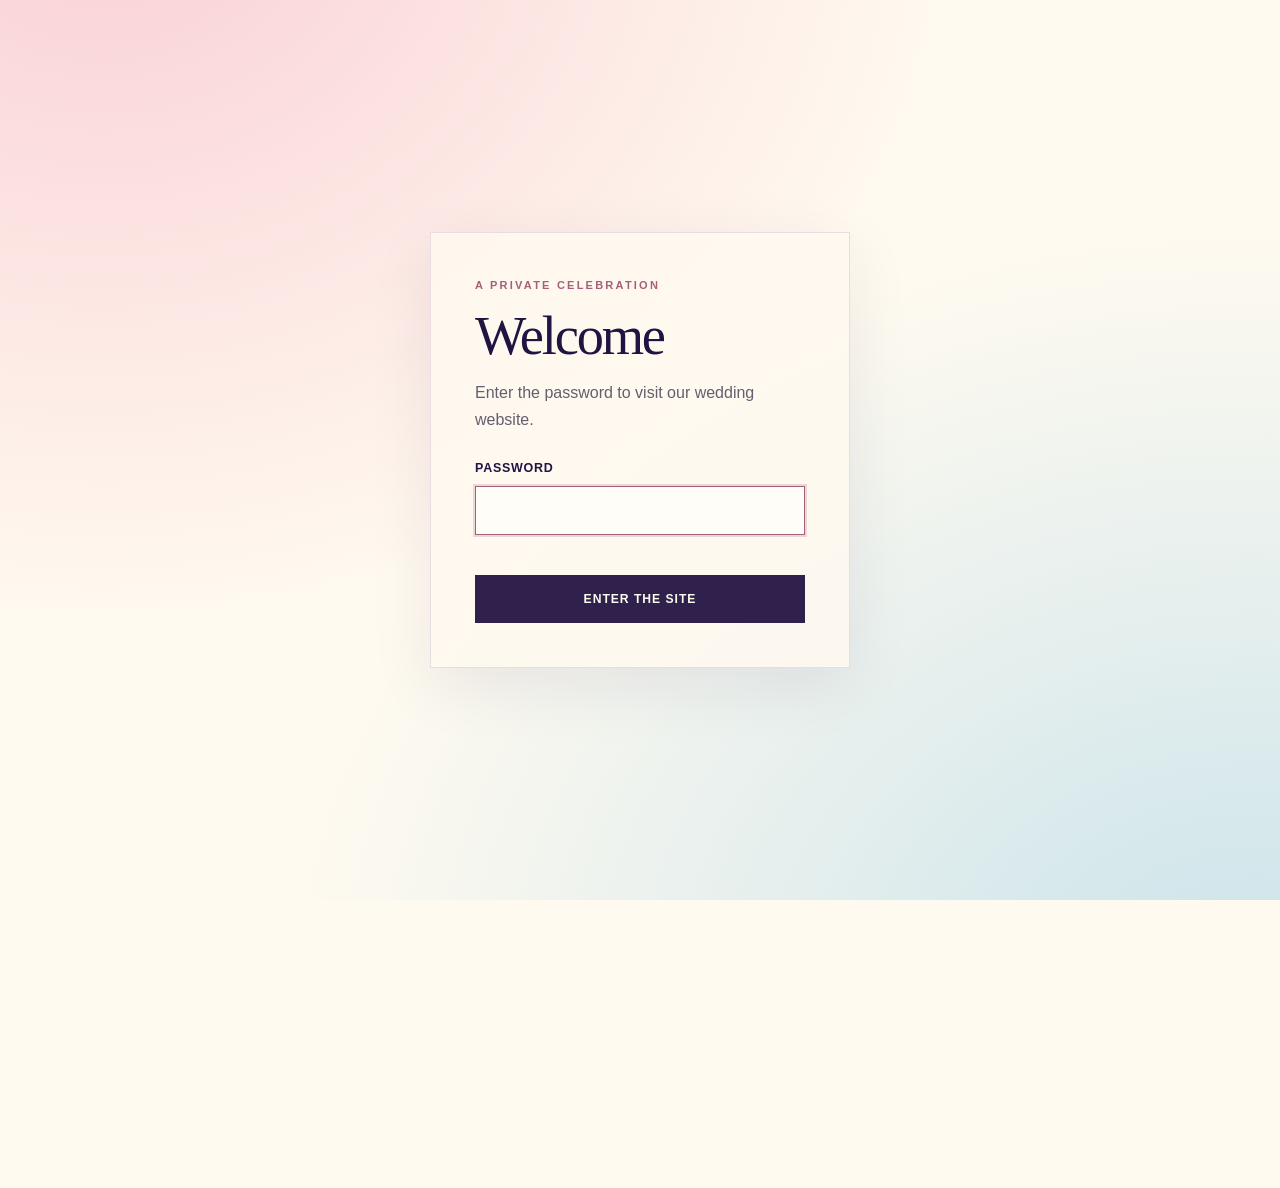
==== faqs.html @ a9d9642d "Add files via upload" ====
<!DOCTYPE html>
<html lang="en">

<head>
    <meta charset="UTF-8">
    <meta name="viewport" content="width=device-width, initial-scale=1">
    <meta name="description" content="Answers to common questions about Sophia and Fintan's wedding in North Devon.">
    <meta name="theme-color" content="#fffaf0">
    <title>FAQs — Sophia &amp; Fintan</title>
    <link rel="stylesheet" href="style.css">
    <script src="password.js"></script>
</head>

<body>
    <a class="skip-link" href="#main">Skip to content</a>
    <header class="home-header subpage-header">
        <nav class="site-nav subpage-nav" aria-label="Main navigation">
            <a href="index.html">Home</a>
            <a href="about.html">About Us</a>
            <a href="wedding.html">The Wedding</a>
            <a href="accommodation.html">Accommodation &amp; Transport</a>
            <a href="faqs.html" aria-current="page">FAQs</a>
            <a href="rsvp.html">RSVPs</a>
        </nav>
    </header>
    <main id="main">
        <header class="page-header">
            <p class="eyebrow">A few helpful answers</p>
            <h1>FAQs</h1>
            <p>We'll keep this page up to date as the plans come together.</p>
        </header>
        <section class="page-content narrow">
            <div class="faq-list">
                <details open>
                    <summary>When is the wedding?</summary>
                    <p>Saturday 3 July 2027. Please save the date; we'll share the schedule with the invitation.</p>
                </details>
                <details>
                    <summary>Where will it be?</summary>
                    <p>In Lee, North Devon. The exact venue and address are still to be confirmed.</p>
                </details>
                <details>
                    <summary>When will the venue and timings be shared?</summary>
                    <p>We'll update the website and send the details when the plans are confirmed.</p>
                </details>
                <details>
                    <summary>Can I RSVP now?</summary>
                    <p>Not just yet. We'll share the RSVP details with your invitation once we're ready to collect
                        replies.</p>
                </details>
                <details>
                    <summary>Where should I stay, and how do I get there?</summary>
                    <p>We're still confirming the venue, so accommodation and transport information will follow. Please
                        check the <a href="accommodation.html">Accommodation &amp; Transport</a> page for updates.</p>
                </details>
                <details>
                    <summary>What should I wear, and can I bring a guest?</summary>
                    <p>We'll include dress guidance and guest details in your invitation.</p>
                </details>
            </div>
            <div class="soft-note">Have a question that isn't answered here? We'll add more information as the details
                are confirmed.</div>
        </section>
    </main>
</body>

</html>
---- style.css ----
:root {
    color-scheme: light;
    --paper: #fffaf0;
    --cream: #fbf5ec;
    --pink: #f4a9bb;
    --pink-pale: #f8e8ed;
    --blue: #9dcfe6;
    --blue-pale: #e7f1f6;
    --ink: #211342;
    --muted: #655d70;
    --plum: #30204c;
    --rose: #a65f7a;
    --line: #eadde1;
    --serif: Georgia, "Times New Roman", serif;
    --sans: "Avenir Next", Avenir, "Segoe UI", sans-serif;
}

* {
    box-sizing: border-box;
}

html {
    min-width: 320px;
    scroll-behavior: smooth;
    scroll-padding-top: 90px;
    background: var(--paper);
}

body {
    position: relative;
    isolation: isolate;
    min-width: 320px;
    margin: 0;
    background: transparent;
    color: var(--ink);
    font-family: var(--sans);
    font-size: 16px;
    line-height: 1.7;
    -webkit-font-smoothing: antialiased;
    text-rendering: optimizeLegibility;
}

body::before {
    position: fixed;
    z-index: -1;
    inset: 0;
    background-color: var(--paper);
    background-image: url("watercolor.svg");
    background-position: center;
    background-repeat: no-repeat;
    background-size: 100% 100%;
    content: "";
    pointer-events: none;
}

a {
    color: inherit;
}

a:focus-visible,
summary:focus-visible {
    outline: 3px solid var(--rose);
    outline-offset: 4px;
}

.skip-link {
    position: absolute;
    z-index: 20;
    top: 8px;
    left: 8px;
    padding: 10px 14px;
    transform: translateY(-150%);
    background: var(--paper);
}

.skip-link:focus {
    transform: translateY(0);
}

html.password-locked {
    overflow: hidden;
}

html.password-locked body > :not(.password-gate) {
    visibility: hidden;
}

.password-gate {
    position: fixed;
    z-index: 1000;
    inset: 0;
    display: grid;
    place-items: center;
    overflow-y: auto;
    padding: 24px;
    background:
        radial-gradient(ellipse at 8% -12%, rgba(244, 169, 187, .52), transparent 52%),
        radial-gradient(ellipse at 98% 112%, rgba(157, 207, 230, .54), transparent 55%),
        var(--paper);
}

.password-card {
    width: min(100%, 420px);
    padding: clamp(26px, 6vw, 44px);
    border: 1px solid var(--line);
    background: rgba(255, 250, 240, .88);
    box-shadow: 0 18px 60px rgba(33, 19, 66, .08);
}

.password-card h1 {
    margin: 0;
    color: var(--ink);
    font-family: var(--serif);
    font-size: clamp(2.3rem, 8vw, 3.4rem);
    font-weight: 400;
    letter-spacing: -.04em;
    line-height: 1.1;
}

.password-intro {
    margin: 12px 0 24px;
    color: var(--muted);
}

.password-card label {
    display: block;
    margin-bottom: 7px;
    color: var(--ink);
    font-size: .78rem;
    font-weight: 650;
    letter-spacing: .06em;
    text-transform: uppercase;
}

.password-card input {
    width: 100%;
    min-height: 48px;
    padding: 10px 12px;
    border: 1px solid #cdbfce;
    border-radius: 0;
    background: #fffdf8;
    color: var(--ink);
    font: inherit;
}

.password-card input:focus {
    border-color: var(--rose);
    outline: 2px solid rgba(166, 95, 122, .22);
}

.password-error {
    min-height: 1.5em;
    margin: 7px 0 12px;
    color: #873f58;
    font-size: .88rem;
}

.password-card button {
    width: 100%;
    min-height: 48px;
    border: 1px solid var(--plum);
    background: var(--plum);
    color: var(--paper);
    cursor: pointer;
    font: inherit;
    font-size: .76rem;
    font-weight: 700;
    letter-spacing: .08em;
    text-transform: uppercase;
}

.password-card button:hover {
    background: var(--ink);
}

.home-page {
    overflow-x: hidden;
}

.home-header {
    position: relative;
    display: flex;
    min-height: 76px;
    align-items: center;
    justify-content: space-between;
    gap: 20px;
    padding: 10px clamp(18px, 5vw, 72px);
    border-bottom: 1px solid rgba(33, 19, 66, .08);
    background: rgba(255, 250, 240, .78);
    backdrop-filter: blur(12px);
}

.home-page .home-header,
.subpage-header {
    position: absolute;
    z-index: 5;
    top: 0;
    right: 0;
    left: 0;
}

.home-mark {
    flex: 0 0 auto;
    color: var(--ink);
    font-family: var(--serif);
    font-size: 1.45rem;
    letter-spacing: .1em;
    text-decoration: none;
}

.home-mark span,
.brand span {
    color: var(--rose);
    font-style: italic;
}

.site-nav {
    display: flex;
    align-items: center;
    justify-content: flex-end;
    gap: clamp(14px, 2.2vw, 32px);
}

.site-nav a {
    color: var(--ink);
    font-size: .7rem;
    font-weight: 650;
    letter-spacing: .065em;
    line-height: 1.35;
    text-align: center;
    text-decoration: none;
    text-transform: uppercase;
    transition: color .2s ease;
}

.site-nav a:hover,
.site-nav a[aria-current="page"] {
    color: var(--rose);
}

.invitation {
    position: relative;
    display: grid;
    width: 100%;
    height: 100vh;
    height: 100svh;
    min-height: 430px;
    place-items: center;
    overflow: visible;
    padding: 90px 5vw 4svh;
    text-align: center;
}

.invitation-copy {
    display: flex;
    width: min(100%, 1100px);
    height: 100%;
    flex-direction: column;
    align-items: center;
    justify-content: center;
    padding: 3svh 0;
}

.invitation h1,
.invitation p {
    margin: 0;
}

.invitation h1 {
    font-family: "Helvetica Neue", Helvetica, Arial, sans-serif;
    font-size: clamp(2rem, min(8.9vw, 12svh), 7.2rem);
    font-weight: 300;
    letter-spacing: .045em;
    line-height: 1.2;
    text-transform: uppercase;
}

.names {
    margin-top: clamp(1.4rem, 6.6svh, 5.5rem) !important;
    font-family: "Segoe Script", "Brush Script MT", "URW Chancery L", cursive;
    font-size: clamp(2.2rem, min(6.6vw, 9svh), 5.25rem);
    font-style: italic;
    line-height: 1.2;
}

.date {
    display: grid;
    gap: .04em;
    margin-top: clamp(2rem, 9svh, 7rem) !important;
    font-family: "Helvetica Neue", Helvetica, Arial, sans-serif;
    font-size: clamp(1rem, min(3vw, 4svh), 2rem);
    font-weight: 300;
    letter-spacing: .055em;
    line-height: 1.5;
    text-transform: uppercase;
}

.details {
    margin-top: clamp(1.1rem, 4svh, 3rem) !important;
    font-family: "Helvetica Neue", Helvetica, Arial, sans-serif;
    font-size: clamp(.8rem, min(2.25vw, 3svh), 1.45rem);
    font-weight: 300;
    letter-spacing: .055em;
    text-transform: uppercase;
}

.page-header {
    position: relative;
    padding: clamp(68px, 9vw, 112px) 24px clamp(60px, 8vw, 92px);
    background: rgba(255, 250, 240, .12);
    text-align: center;
}

.page-header::after {
    position: absolute;
    z-index: -1;
    right: 0;
    bottom: 0;
    left: 0;
    height: 1px;
    background: linear-gradient(90deg, transparent, var(--line), transparent);
    content: "";
}

.eyebrow {
    margin: 0 0 14px;
    color: var(--rose);
    font-size: .69rem;
    font-weight: 700;
    letter-spacing: .2em;
    line-height: 1.5;
    text-transform: uppercase;
}

.page-header h1 {
    margin: 0;
    font-family: var(--serif);
    font-size: clamp(2.8rem, 7vw, 5.6rem);
    font-weight: 400;
    letter-spacing: -.045em;
    line-height: 1.08;
}

.page-header > p:last-child {
    max-width: 640px;
    margin: 18px auto 0;
    color: var(--muted);
    font-size: 1.02rem;
}

.page-content {
    width: min(1040px, calc(100% - 48px));
    margin: 0 auto;
    padding: clamp(54px, 8vw, 90px) 0 clamp(72px, 10vw, 112px);
}

.page-content.narrow {
    width: min(790px, calc(100% - 48px));
}

.page-content h2 {
    margin: 0 0 14px;
    font-family: var(--serif);
    font-size: clamp(1.9rem, 4.2vw, 3rem);
    font-weight: 400;
    letter-spacing: -.035em;
    line-height: 1.2;
}

.page-content h3 {
    margin: 0 0 10px;
    font-family: var(--serif);
    font-size: 1.45rem;
    font-weight: 400;
    line-height: 1.3;
}

.page-content p {
    color: var(--muted);
}

.page-content .lead {
    max-width: 740px;
    margin: 0 0 34px;
    font-size: 1.08rem;
}

.intro-panel {
    padding: clamp(24px, 4vw, 42px);
    border: 1px solid var(--line);
    background: linear-gradient(125deg, rgba(248, 232, 237, .75), rgba(255, 250, 240, .9) 53%, rgba(231, 241, 246, .8));
}

.intro-panel p:last-child {
    margin-bottom: 0;
}

.card-grid {
    display: grid;
    grid-template-columns: repeat(2, minmax(0, 1fr));
    gap: 18px;
    margin: 34px 0;
}

.info-card {
    padding: 27px;
    border: 1px solid var(--line);
    background: rgba(255, 250, 240, .78);
}

.info-card:nth-child(even) {
    background: rgba(231, 241, 246, .56);
}

.info-card .eyebrow {
    margin-bottom: 10px;
}

.info-card p:last-child {
    margin-bottom: 0;
}

.soft-note {
    margin: 30px 0;
    padding: 22px 26px;
    border-left: 3px solid var(--rose);
    background: linear-gradient(100deg, var(--pink-pale), #f4f3f0 55%, var(--blue-pale));
    color: var(--muted);
}

.link-card {
    display: inline-flex;
    min-height: 48px;
    align-items: center;
    gap: 12px;
    padding: 12px 19px;
    border: 1px solid var(--plum);
    color: var(--plum);
    font-size: .76rem;
    font-weight: 700;
    letter-spacing: .07em;
    text-decoration: none;
    text-transform: uppercase;
    transition: background .2s ease, color .2s ease;
}

.link-card:hover {
    background: var(--plum);
    color: var(--paper);
}

.faq-list {
    border-top: 1px solid var(--line);
}

.faq-list details {
    border-bottom: 1px solid var(--line);
}

.faq-list summary {
    position: relative;
    padding: 19px 42px 19px 2px;
    color: var(--ink);
    cursor: pointer;
    font-family: var(--serif);
    font-size: 1.2rem;
    list-style: none;
}

.faq-list summary::-webkit-details-marker {
    display: none;
}

.faq-list summary::after {
    position: absolute;
    top: 50%;
    right: 4px;
    color: var(--rose);
    content: "+";
    font-family: var(--sans);
    font-size: 1.5rem;
    font-weight: 300;
    transform: translateY(-50%);
}

.faq-list details[open] summary::after {
    content: "−";
}

.faq-list details p {
    max-width: 720px;
    margin: 0;
    padding: 0 38px 20px 2px;
}

.site-footer {
    display: flex;
    min-height: 110px;
    align-items: center;
    justify-content: space-between;
    gap: 20px;
    padding: 24px clamp(22px, 7vw, 100px);
    border-top: 1px solid var(--line);
    background: linear-gradient(100deg, rgba(255, 250, 240, .65), rgba(247, 238, 242, .68) 55%, rgba(237, 244, 247, .68));
}

.brand {
    flex: 0 0 auto;
    color: var(--plum);
    font-family: var(--serif);
    font-size: 1.35rem;
    letter-spacing: .1em;
    text-decoration: none;
}

.site-footer p {
    margin: 0;
    color: var(--muted);
    font-family: var(--serif);
    font-size: .92rem;
    font-style: italic;
}

.footer-date {
    color: var(--ink) !important;
    font-family: var(--sans) !important;
    font-size: .65rem !important;
    font-style: normal !important;
    font-weight: 700;
    letter-spacing: .12em;
}

@media (max-width: 900px) {
    .home-header {
        min-height: 86px;
        align-items: flex-start;
        padding-top: 13px;
    }

    .home-mark {
        padding-top: 2px;
    }

    .site-nav {
        flex-wrap: wrap;
        justify-content: flex-end;
        gap: 8px 18px;
    }

    .site-nav a {
        font-size: .65rem;
    }
}

@media (max-width: 620px) {
    .home-header {
        min-height: 0;
        flex-direction: column;
        justify-content: center;
        gap: 5px;
        padding: 8px 12px;
    }

    .home-mark {
        padding-top: 0;
        font-size: 1.1rem;
    }

    .site-nav {
        display: grid;
        width: 100%;
        max-width: none;
        grid-template-columns: repeat(2, minmax(0, 1fr));
        gap: 5px 8px;
        justify-content: stretch;
    }

    .site-nav a {
        min-width: 0;
        font-size: .6rem;
        letter-spacing: .025em;
    }

    .site-nav a:nth-child(3) {
        grid-column: 1 / -1;
    }

    .invitation {
        min-height: 500px;
        padding: 100px 18px 20px;
    }

    .invitation h1 {
        font-size: clamp(1.9rem, 8.5vw, 2.8rem);
    }

    .names {
        margin-top: clamp(1.5rem, 5.4svh, 3rem) !important;
        font-size: clamp(2rem, 8vw, 3rem);
    }

    .date {
        margin-top: clamp(2rem, 7svh, 3.5rem) !important;
        font-size: clamp(.88rem, 3.5vw, 1.2rem);
    }

    .details {
        margin-top: clamp(1.1rem, 3svh, 2rem) !important;
        font-size: clamp(.72rem, 2.8vw, 1rem);
    }

    .page-header {
        padding: 64px 22px 58px;
    }

    .page-content,
    .page-content.narrow {
        width: min(100% - 36px, 700px);
        padding-top: 48px;
        padding-bottom: 68px;
    }

    .card-grid {
        grid-template-columns: 1fr;
        gap: 12px;
    }

    .info-card {
        padding: 22px;
    }

    .site-footer {
        flex-direction: column;
        justify-content: center;
        padding: 25px 18px;
        text-align: center;
    }
}

@media (max-height: 520px) and (orientation: landscape) {
    .invitation {
        min-height: 100svh;
        padding-top: 96px;
    }

    .invitation-copy {
        padding: 0;
    }

    .invitation h1 {
        font-size: clamp(1.7rem, 8vh, 3.2rem);
    }

    .names {
        margin-top: 2vh !important;
        font-size: clamp(1.8rem, 7vh, 2.8rem);
    }

    .date {
        margin-top: 3vh !important;
        font-size: clamp(.85rem, 3.3vh, 1.15rem);
    }

    .details {
        margin-top: 1.5vh !important;
        font-size: clamp(.72rem, 2.7vh, .95rem);
    }
}

@media (prefers-reduced-motion: reduce) {
    *,
    *::before,
    *::after {
        scroll-behavior: auto !important;
        transition-duration: .01ms !important;
    }
}

.home-page .home-header {
    min-height: 0;
    justify-content: center;
    padding: 17px clamp(16px, 4vw, 52px);
    border: 0;
    background: transparent;
    backdrop-filter: none;
}

.home-page .site-nav {
    width: 100%;
    flex-wrap: wrap;
    justify-content: center;
}

.subpage-header {
    min-height: 0;
    justify-content: center;
    padding: 17px clamp(16px, 4vw, 52px);
    border: 0;
    background: transparent;
    backdrop-filter: none;
}

.subpage-header .site-nav {
    width: 100%;
    flex-wrap: wrap;
    justify-content: center;
}

.subpage-nav a:first-child {
    color: var(--rose);
}

.home-page .site-nav a {
    text-shadow: 0 1px 12px rgba(255, 250, 240, .9);
}

@media (max-width: 900px) {
    .home-page .home-header,
    .subpage-header {
        align-items: center;
        padding: 13px 16px;
    }
}

@media (max-width: 620px) {
    .home-page .home-header,
    .subpage-header {
        min-height: 0;
        flex-direction: row;
        padding: 10px 14px;
    }

    .home-page .site-nav {
        display: grid;
        width: 100%;
        max-width: none;
        grid-template-columns: repeat(2, minmax(0, 1fr));
        gap: 5px 8px;
        justify-content: stretch;
    }

    .home-page .site-nav a {
        min-width: 0;
        font-size: .6rem;
        letter-spacing: .025em;
    }

    .home-page .site-nav a:nth-child(3) {
        grid-column: 1 / -1;
    }

    .subpage-header .site-nav {
        display: grid;
        width: 100%;
        max-width: none;
        grid-template-columns: repeat(2, minmax(0, 1fr));
        gap: 5px 8px;
        justify-content: stretch;
    }

    .subpage-header .site-nav a {
        min-width: 0;
        font-size: .6rem;
        letter-spacing: .025em;
    }

    .subpage-header .site-nav a:nth-child(4) {
        grid-column: 1 / -1;
    }

    .home-page .invitation {
        padding: 78px 18px 20px;
    }
}

@media (max-height: 520px) and (orientation: landscape) {
    .home-page .invitation {
        padding-top: 78px;
    }
}
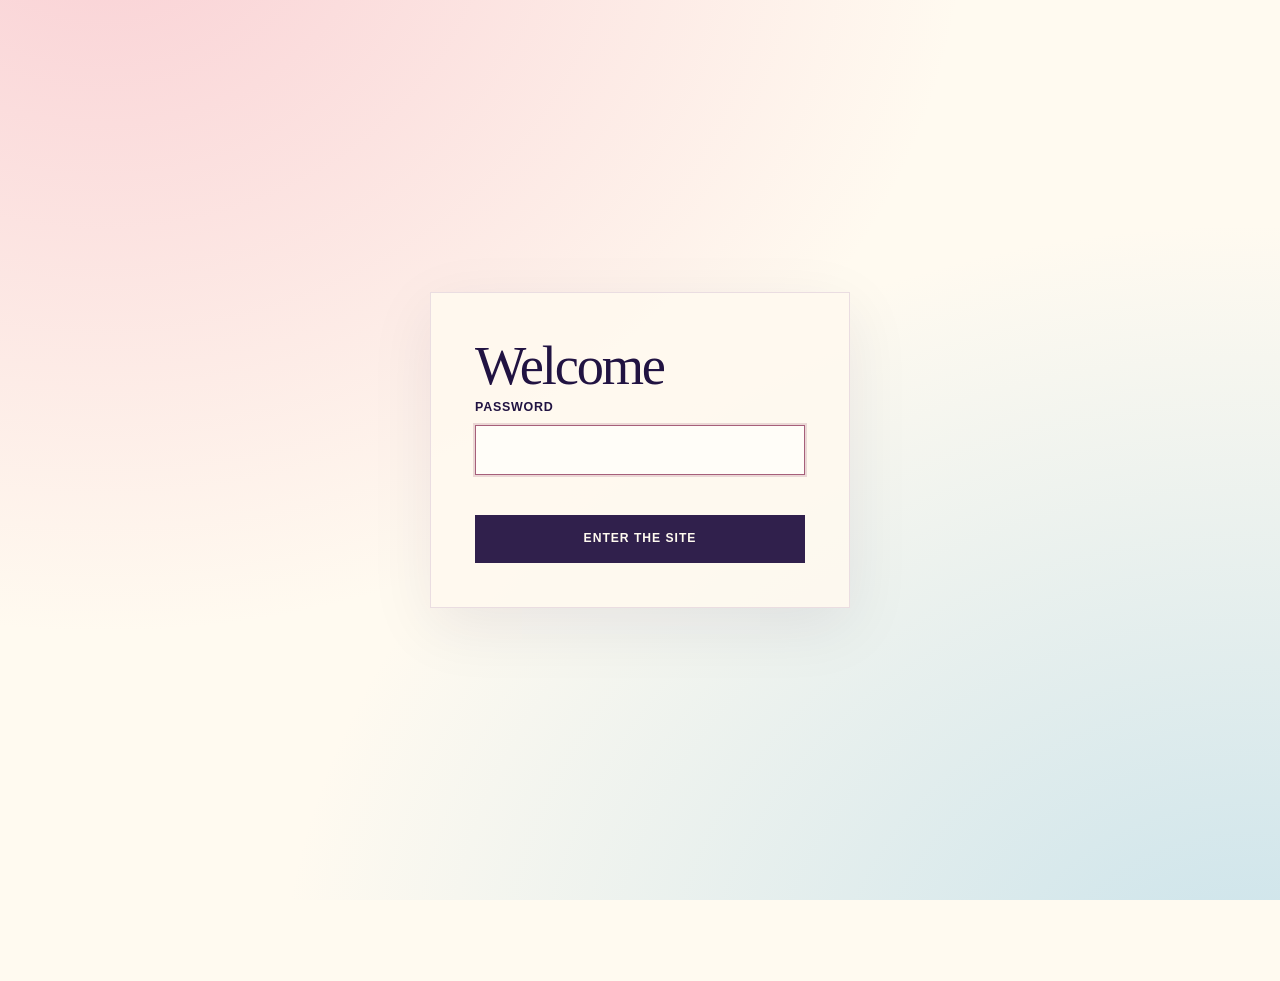
==== commit deefdce0: "Fix HTML formatting and remove unnecessary lines" ====
--- a/faqs.html
+++ b/faqs.html
@@ -25,9 +25,7 @@
     </header>
     <main id="main">
         <header class="page-header">
-            <p class="eyebrow">A few helpful answers</p>
             <h1>FAQs</h1>
-            <p>We'll keep this page up to date as the plans come together.</p>
         </header>
         <section class="page-content narrow">
             <div class="faq-list">
@@ -58,10 +56,8 @@
                     <p>We'll include dress guidance and guest details in your invitation.</p>
                 </details>
             </div>
-            <div class="soft-note">Have a question that isn't answered here? We'll add more information as the details
-                are confirmed.</div>
         </section>
     </main>
 </body>
 
-</html>+</html>
